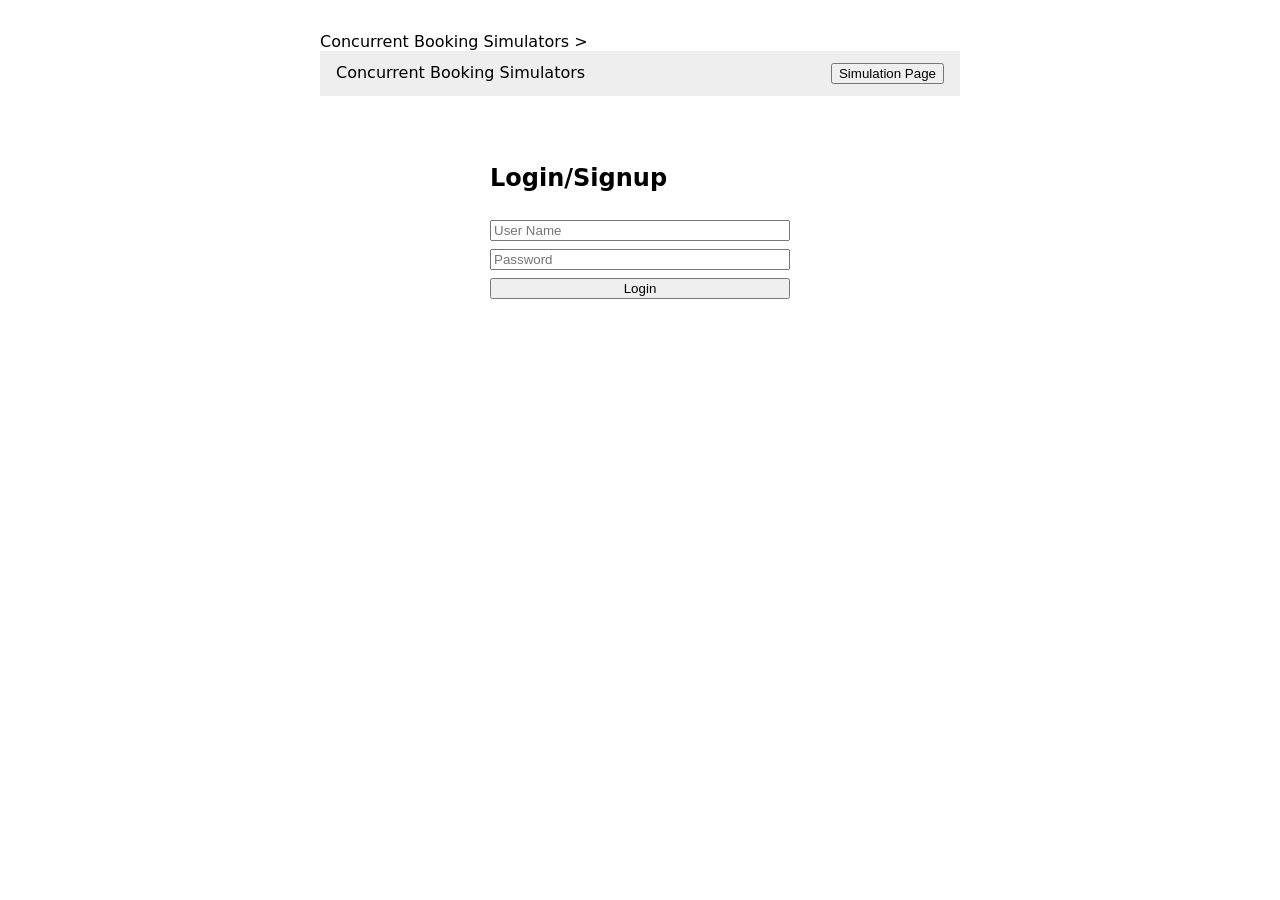
==== public/index.html @ 745f3e99 "Wire Confirm/Reject booking popup using real fixed-mode booking" ====
<!DOCTYPE html>
<html lang="en">

<head>
    <meta charset="UTF-8">
    <meta name="viewport" content="width=device-width, initial-scale=1.0">
    <title>Concurrent Booking Simulators</title>
    <link rel="stylesheet" href="./style.css">
</head>

<body>

    <Section id="landing-page" class="page">Concurrent Booking Simulators >
        <div class="topbar">
            <span class="project-name">Concurrent Booking Simulators</span>
            <button id="nav-to-sim-from-landing">Simulation Page</button>
        </div>

        <div class="login-box">
            <h2>Login/Signup</h2>
            <input id="login-username" placeholder="User Name" />
            <input id="login-password" type="password" placeholder="Password" />
            <button id="login-submit">Login</button>
        </div>

    </Section>

    <Section id="user-ui-page" class="page hidden">
        <div class="topbar">
            <span class="project-name">Concurrent Booking Simulators</span>
            <button id="reset-from-user-ui">Reset Simulations</button>
            <button id="nav-to-sim-from-user-ui">Simulation Page</button>
            <button id="logout">Log Out</button>
        </div>

        <div id="seat-grid"></div>
        <button id="confirm-selection" disabled>Confirm Selection Seat</button>
    </Section>

    <Section id="simulation-page" class="page hidden">
        <div class="topbar">
            <span class="project-name">Concurrent Booking Simulators</span>
            <button id="nav-to-landing-from-sim">Landing Page</button>
            <button id="nav-to-user-ui-from-sim">User Interface</button>
        </div>

        <p>(simulation content goes here)</p>
    </Section>

    <div id="booking-popup" class="popup hidden">
        <div class="popup-box">
            <h3>Confirm Booking</h3>
            <p id="popup-seat-list"></p>
            <button id="confirm-booking-btn" class="btn-confirm">Confirm Booking</button>
            <button id="reject-booking-btn" class="btn-reject">Reject Booking</button>
        </div>
    </div>

    <script type="module" src="./js/main.js"></script>
</body>

</html>
---- public/style.css ----
body {
  font-family: system-ui, sans-serif;
  max-width: 640px;
  margin: 2rem auto;
  padding: 0 1rem;
}

#status {
  background: #f2f2f2;
  padding: 0.75rem;
  border-radius: 4px;
}

.hidden {
  display: none;
}

.topbar {
  display: flex;
  justify-content: space-between;
  gap: 0.5rem;
  padding: 0.75rem 1rem;
  background: #eee;
}

.login-box {
  max-width: 300px;
  margin: 3rem auto;
  display: flex;
  flex-direction: column;
  gap: 0.5rem;
}

.seat-row {
  display: flex;
  align-items: center;
  gap: 4px;
  margin-bottom: 4px;
}

.row-label {
  width: 20px;
  font-weight: bold;
}

.seat {
  width: 28px;
  height: 28px;
  border: 1px solid #999;
  border-radius: 4px;
  font-size: 0.7rem;
  cursor: pointer;
}

.seat-available {
  background: #cfe8cf;
}

.seat-locked {
  background: #ffe6a8;
}

.seat-booked {
  background: #f3b3b3;
}

.seat-selected {
  outline: 3px solid #3b82f6;
  outline-offset: -2px;
}

button:disabled {
  opacity: 0.5;
  cursor: not-allowed;
}

.popup {
  position: fixed;
  inset: 0;
  background: rgba(0, 0, 0, 0.4);
  align-items: center;
  justify-content: center;
}

.popup:not(.hidden) {
  display: flex;
}

.popup-box {
  background: #fff;
  color: #111;
  padding: 1.5rem;
  border-radius: 8px;
  display: flex;
  flex-direction: column;
  gap: 0.75rem;
  min-width: 220px;
}

.btn-confirm {
  background: #4caf50;
  color: #fff;
  border: none;
  padding: 0.5rem;
  border-radius: 4px;
}

.btn-reject {
  background: #e57373;
  color: #fff;
  border: none;
  padding: 0.5rem;
  border-radius: 4px;
}
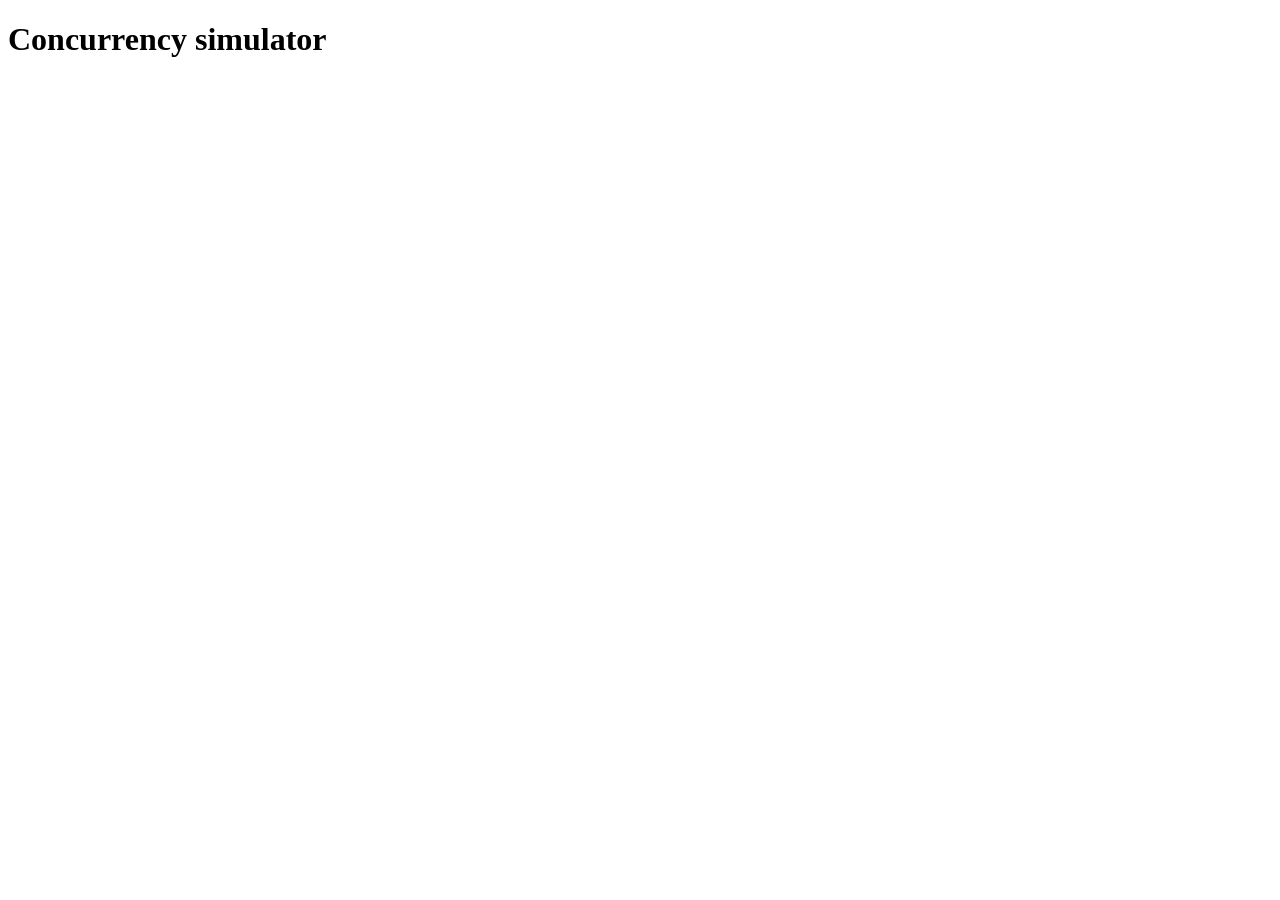
==== commit 156871d2: "headers setup and init basic files" ====
--- a/public/index.html
+++ b/public/index.html
@@ -4,59 +4,15 @@
 <head>
     <meta charset="UTF-8">
     <meta name="viewport" content="width=device-width, initial-scale=1.0">
-    <title>Concurrent Booking Simulators</title>
-    <link rel="stylesheet" href="./style.css">
+    <title>Document</title>
 </head>
 
 <body>
 
-    <Section id="landing-page" class="page">Concurrent Booking Simulators >
-        <div class="topbar">
-            <span class="project-name">Concurrent Booking Simulators</span>
-            <button id="nav-to-sim-from-landing">Simulation Page</button>
-        </div>
+    <h1>Concurrency simulator</h1>
 
-        <div class="login-box">
-            <h2>Login/Signup</h2>
-            <input id="login-username" placeholder="User Name" />
-            <input id="login-password" type="password" placeholder="Password" />
-            <button id="login-submit">Login</button>
-        </div>
+    <script type="module" src="main.js"></script>
 
-    </Section>
-
-    <Section id="user-ui-page" class="page hidden">
-        <div class="topbar">
-            <span class="project-name">Concurrent Booking Simulators</span>
-            <button id="reset-from-user-ui">Reset Simulations</button>
-            <button id="nav-to-sim-from-user-ui">Simulation Page</button>
-            <button id="logout">Log Out</button>
-        </div>
-
-        <div id="seat-grid"></div>
-        <button id="confirm-selection" disabled>Confirm Selection Seat</button>
-    </Section>
-
-    <Section id="simulation-page" class="page hidden">
-        <div class="topbar">
-            <span class="project-name">Concurrent Booking Simulators</span>
-            <button id="nav-to-landing-from-sim">Landing Page</button>
-            <button id="nav-to-user-ui-from-sim">User Interface</button>
-        </div>
-
-        <p>(simulation content goes here)</p>
-    </Section>
-
-    <div id="booking-popup" class="popup hidden">
-        <div class="popup-box">
-            <h3>Confirm Booking</h3>
-            <p id="popup-seat-list"></p>
-            <button id="confirm-booking-btn" class="btn-confirm">Confirm Booking</button>
-            <button id="reject-booking-btn" class="btn-reject">Reject Booking</button>
-        </div>
-    </div>
-
-    <script type="module" src="./js/main.js"></script>
 </body>
 
 </html>
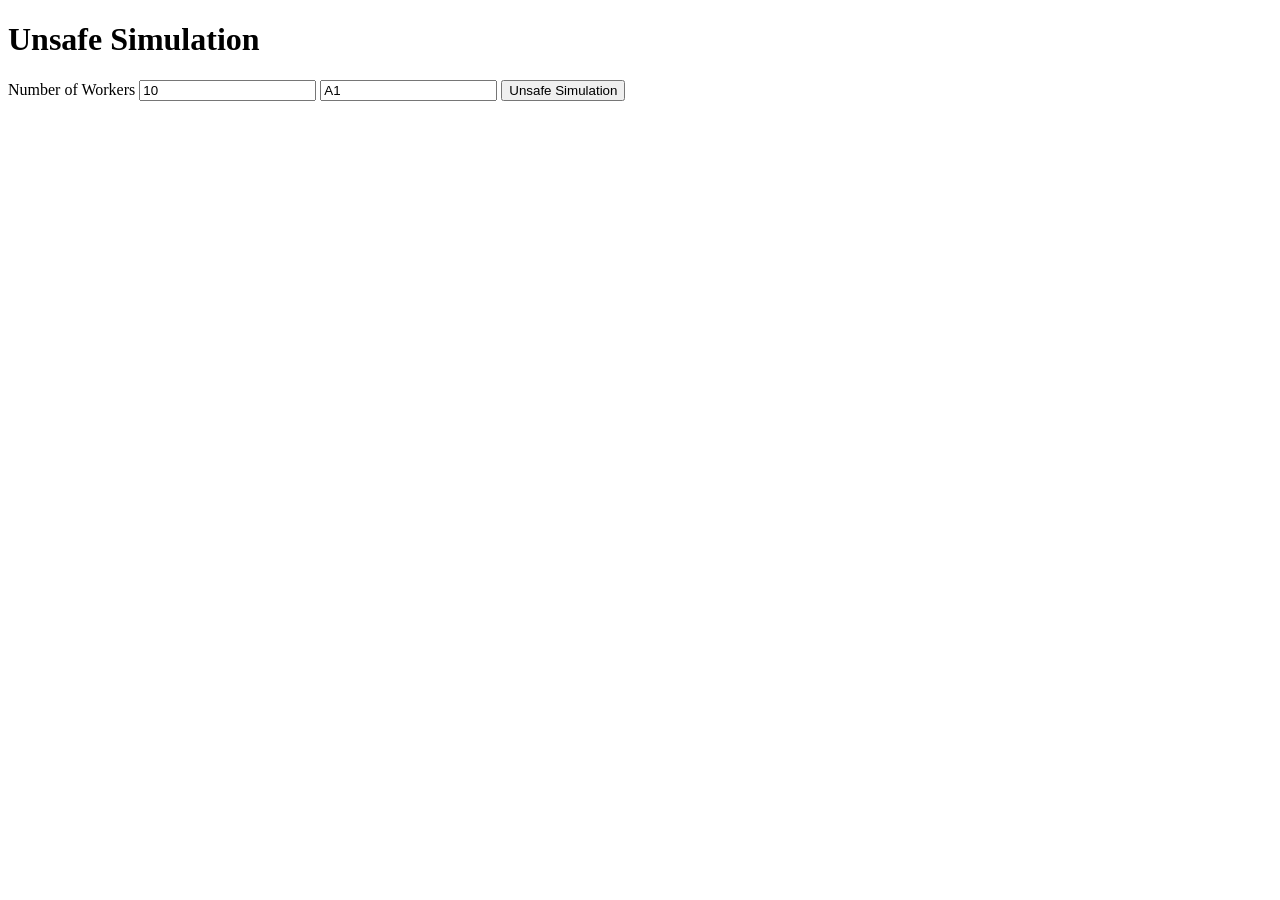
==== commit c4f4fdee: "unsafe booking simulation added" ====
--- a/public/index.html
+++ b/public/index.html
@@ -9,10 +9,14 @@
 
 <body>
 
-    <h1>Concurrency simulator</h1>
+    <h1>Unsafe Simulation</h1>
+    <label for="unsafe-sim-numberOfWorkers">Number of Workers</label>
+    <input type="number" id="unsafe-sim-numberOfWorkers" value="10">
+    <input type="text" id="unsafe-sim-seat" value="A1">
+    <button id="simbtn-unsafe">Unsafe Simulation</button>
+
 
     <script type="module" src="main.js"></script>
-
 </body>
 
 </html>
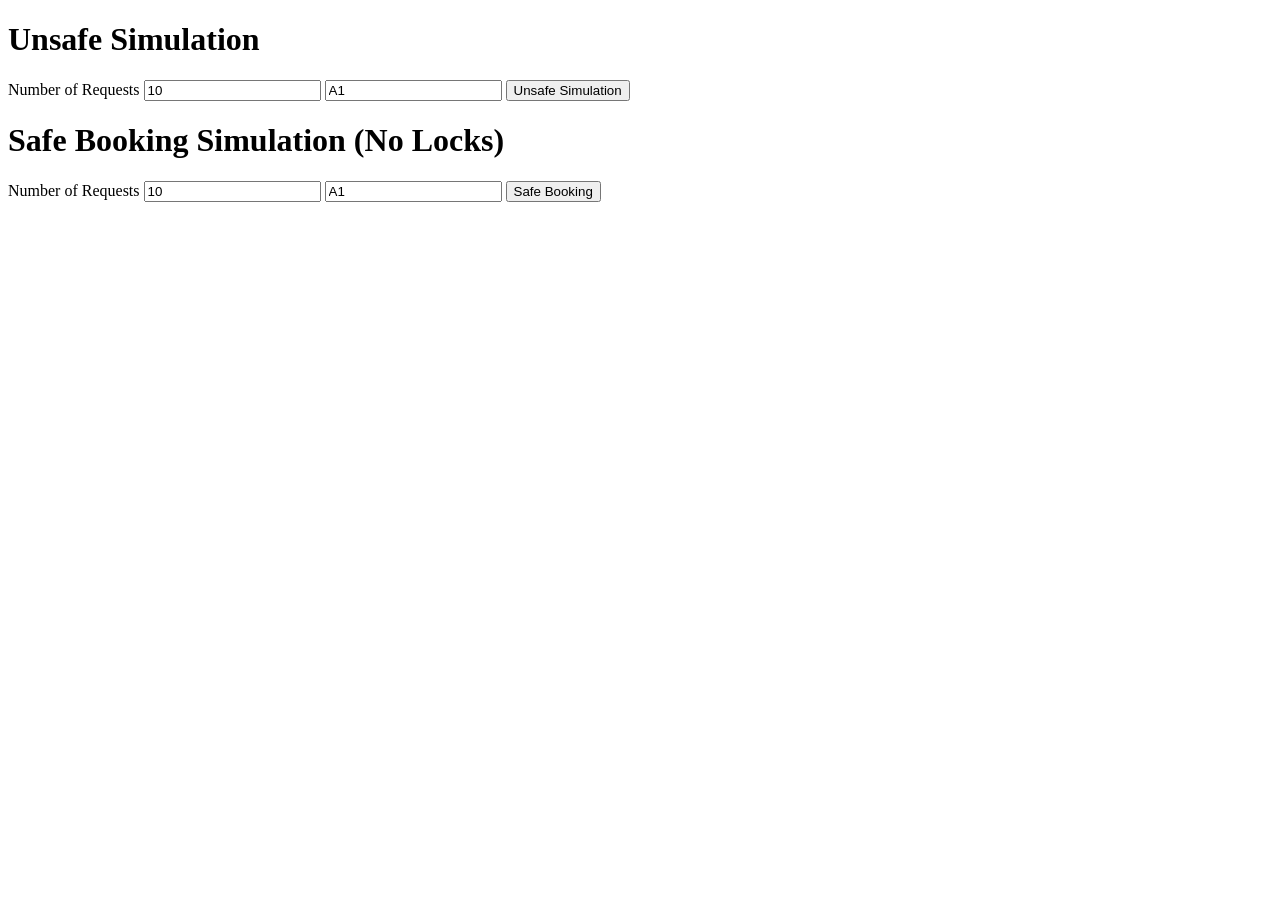
==== commit 260e1c02: "safe simulation added using atomics compare exchange" ====
--- a/public/index.html
+++ b/public/index.html
@@ -10,10 +10,17 @@
 <body>
 
     <h1>Unsafe Simulation</h1>
-    <label for="unsafe-sim-numberOfWorkers">Number of Workers</label>
+    <label for="unsafe-sim-numberOfWorkers">Number of Requests</label>
     <input type="number" id="unsafe-sim-numberOfWorkers" value="10">
     <input type="text" id="unsafe-sim-seat" value="A1">
     <button id="simbtn-unsafe">Unsafe Simulation</button>
+
+
+    <h1>Safe Booking Simulation (No Locks)</h1>
+    <label for="safe-sim-numberOfWorkers">Number of Requests</label>
+    <input type="number" id="safe-sim-numberOfWorkers" value="10">
+    <input type="text" id="safe-sim-seat" value="A1">
+    <button id="simbtn-safe">Safe Booking</button>
 
 
     <script type="module" src="main.js"></script>
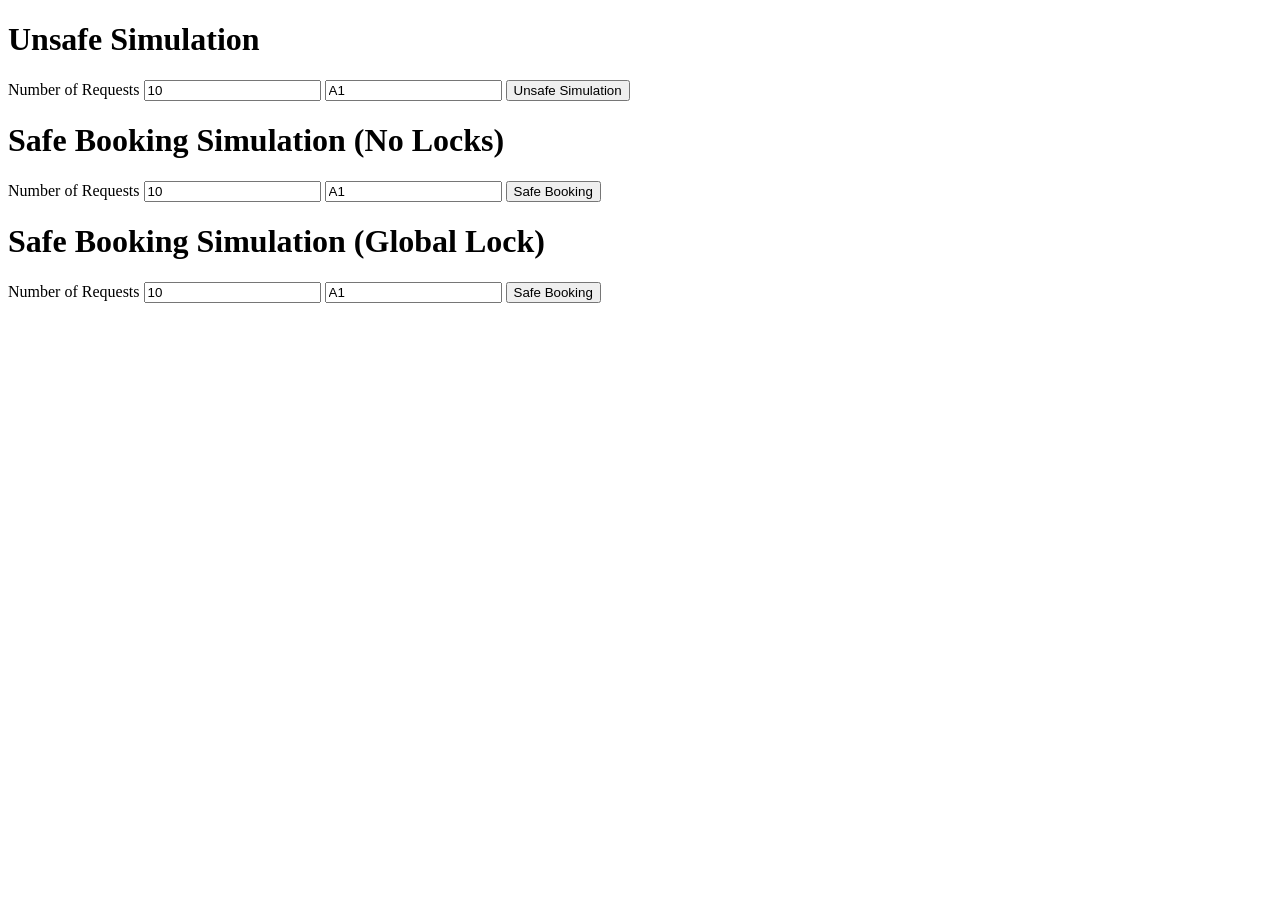
==== commit c4305135: "Global Lock Seat Simulations" ====
--- a/public/index.html
+++ b/public/index.html
@@ -23,6 +23,13 @@
     <button id="simbtn-safe">Safe Booking</button>
 
 
+    <h1>Safe Booking Simulation (Global Lock)</h1>
+    <label for="global-sim-numberOfWorkers">Number of Requests</label>
+    <input type="number" id="global-sim-numberOfWorkers" value="10">
+    <input type="text" id="global-sim-seat" value="A1">
+    <button id="simbtn-global">Safe Booking</button>
+
+
     <script type="module" src="main.js"></script>
 </body>
 
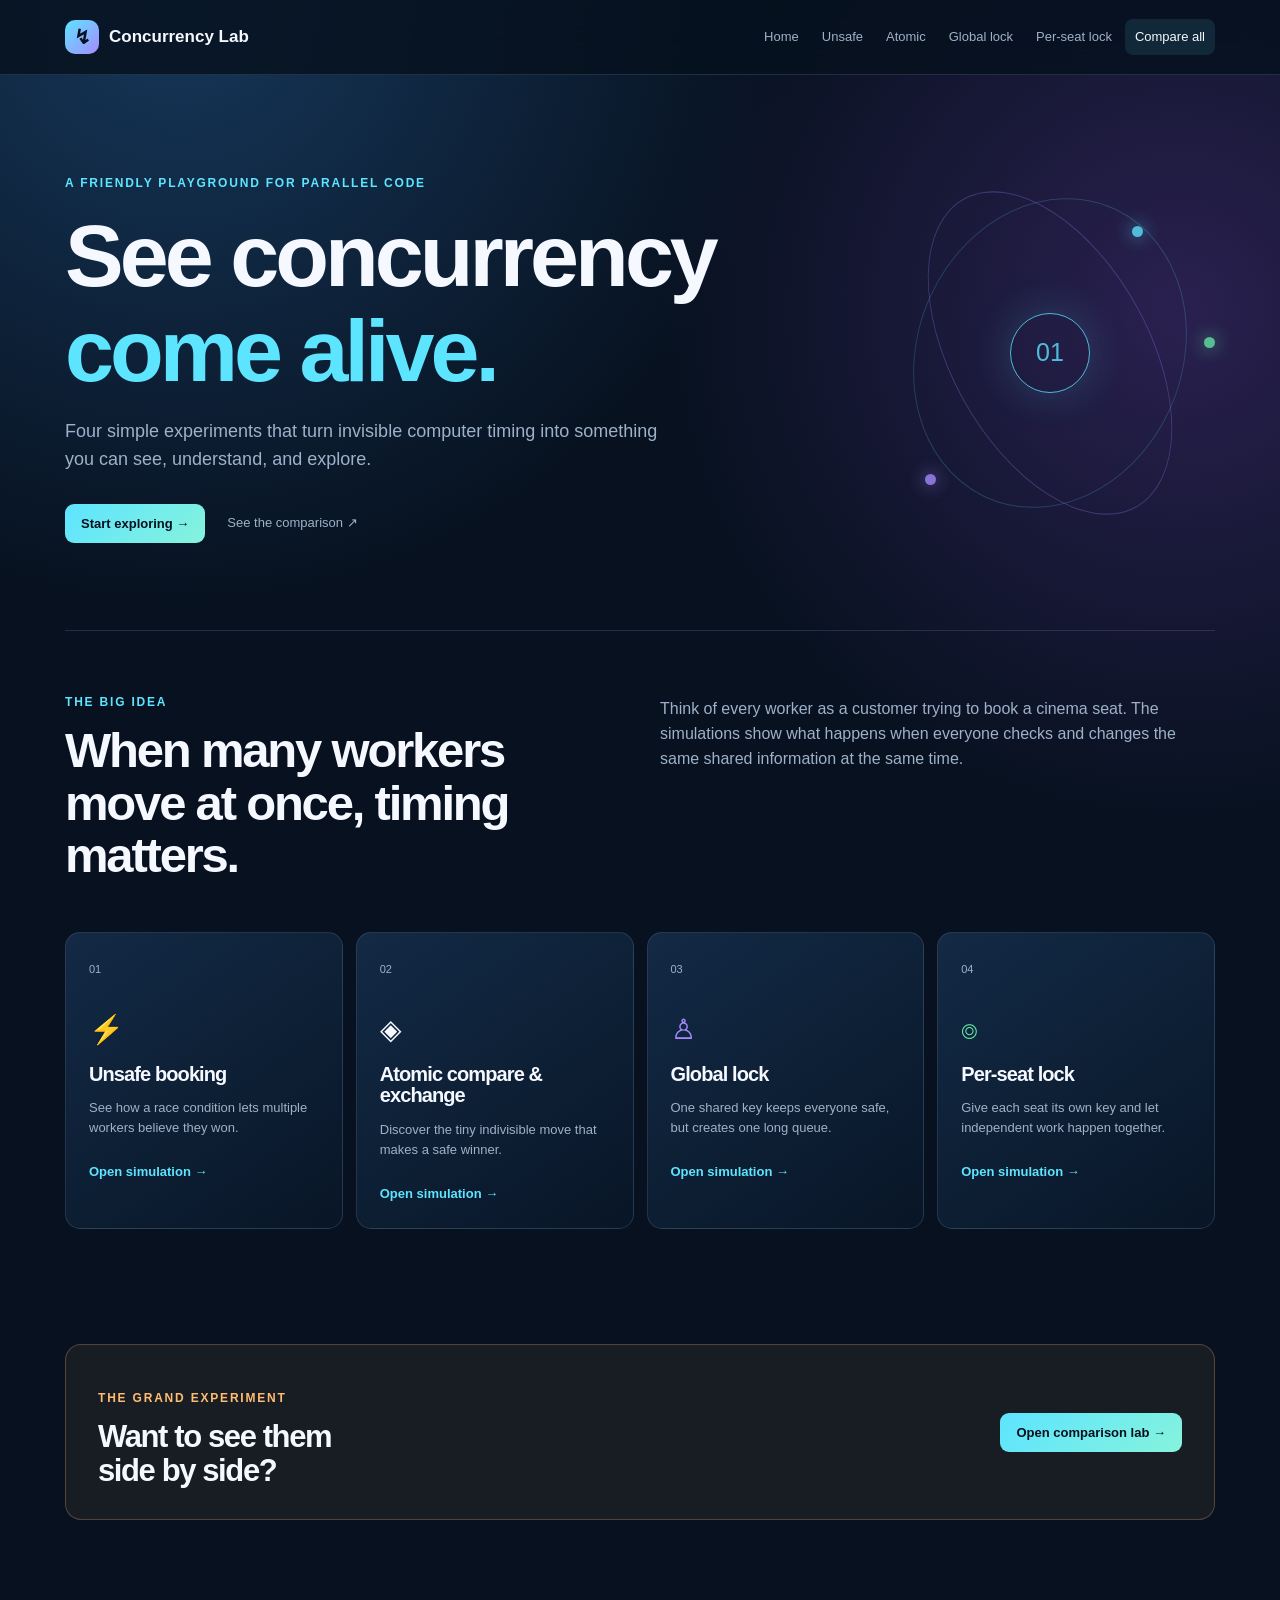
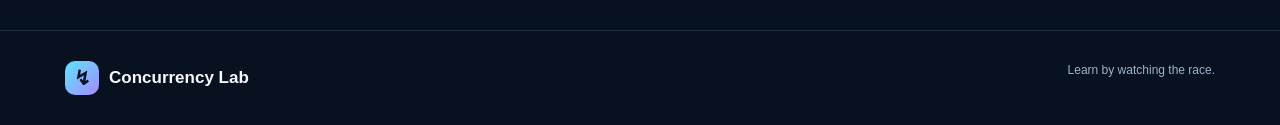
==== commit f56acc3b: "UI: Added bases ui" ====
--- a/public/index.html
+++ b/public/index.html
@@ -1,36 +1,24 @@
-<!DOCTYPE html>
+<!doctype html>
 <html lang="en">
-
 <head>
-    <meta charset="UTF-8">
-    <meta name="viewport" content="width=device-width, initial-scale=1.0">
-    <title>Document</title>
+  <meta charset="UTF-8">
+  <meta name="viewport" content="width=device-width, initial-scale=1">
+  <title>Concurrency Lab</title>
+  <link rel="stylesheet" href="styles.css">
 </head>
-
 <body>
-
-    <h1>Unsafe Simulation</h1>
-    <label for="unsafe-sim-numberOfWorkers">Number of Requests</label>
-    <input type="number" id="unsafe-sim-numberOfWorkers" value="10">
-    <input type="text" id="unsafe-sim-seat" value="A1">
-    <button id="simbtn-unsafe">Unsafe Simulation</button>
-
-
-    <h1>Safe Booking Simulation (No Locks)</h1>
-    <label for="safe-sim-numberOfWorkers">Number of Requests</label>
-    <input type="number" id="safe-sim-numberOfWorkers" value="10">
-    <input type="text" id="safe-sim-seat" value="A1">
-    <button id="simbtn-safe">Safe Booking</button>
-
-
-    <h1>Safe Booking Simulation (Global Lock)</h1>
-    <label for="global-sim-numberOfWorkers">Number of Requests</label>
-    <input type="number" id="global-sim-numberOfWorkers" value="10">
-    <input type="text" id="global-sim-seat" value="A1">
-    <button id="simbtn-global">Safe Booking</button>
-
-
-    <script type="module" src="main.js"></script>
+  <header class="topbar"><div class="wrap nav-inner"><a class="brand" href="index.html"><span class="brand-mark">↯</span>Concurrency Lab</a><nav><a class="active" href="index.html">Home</a><a href="simulations/unsafe.html">Unsafe</a><a href="simulations/atomic.html">Atomic</a><a href="simulations/global-lock.html">Global lock</a><a href="simulations/seat-lock.html">Per-seat lock</a><a class="nav-compare" href="compare.html">Compare all</a></nav></div></header>
+  <main>
+    <section class="hero wrap"><div class="hero-copy"><p class="eyebrow">A friendly playground for parallel code</p><h1>See concurrency<br><em>come alive.</em></h1><p class="hero-text">Four simple experiments that turn invisible computer timing into something you can see, understand, and explore.</p><div class="hero-actions"><a class="button primary" href="simulations/unsafe.html">Start exploring <span>→</span></a><a class="text-link" href="compare.html">See the comparison <span>↗</span></a></div></div><div class="hero-orbit" aria-hidden="true"><div class="orbit orbit-one"></div><div class="orbit orbit-two"></div><div class="orbit-core">01</div><span class="dot dot-one"></span><span class="dot dot-two"></span><span class="dot dot-three"></span></div></section>
+    <section class="wrap intro-grid"><div><p class="eyebrow">The big idea</p><h2>When many workers<br>move at once, timing matters.</h2></div><p class="muted">Think of every worker as a customer trying to book a cinema seat. The simulations show what happens when everyone checks and changes the same shared information at the same time.</p></section>
+    <section class="wrap simulation-cards" aria-label="Simulation list">
+      <a class="simulation-card accent-red" href="simulations/unsafe.html"><span class="number">01</span><span class="card-icon">⚡</span><h3>Unsafe booking</h3><p>See how a race condition lets multiple workers believe they won.</p><span class="card-link">Open simulation →</span></a>
+      <a class="simulation-card accent-cyan" href="simulations/atomic.html"><span class="number">02</span><span class="card-icon">◈</span><h3>Atomic compare &amp; exchange</h3><p>Discover the tiny indivisible move that makes a safe winner.</p><span class="card-link">Open simulation →</span></a>
+      <a class="simulation-card accent-violet" href="simulations/global-lock.html"><span class="number">03</span><span class="card-icon">♙</span><h3>Global lock</h3><p>One shared key keeps everyone safe, but creates one long queue.</p><span class="card-link">Open simulation →</span></a>
+      <a class="simulation-card accent-green" href="simulations/seat-lock.html"><span class="number">04</span><span class="card-icon">⌾</span><h3>Per-seat lock</h3><p>Give each seat its own key and let independent work happen together.</p><span class="card-link">Open simulation →</span></a>
+    </section>
+    <section class="wrap home-callout"><div><p class="eyebrow orange">The grand experiment</p><h2>Want to see them<br>side by side?</h2></div><a class="button primary" href="compare.html">Open comparison lab →</a></section>
+  </main>
+  <footer class="footer"><div class="wrap"><span class="brand"><span class="brand-mark">↯</span>Concurrency Lab</span><span>Learn by watching the race.</span></div></footer>
 </body>
-
-</html>+</html>
--- a/public/styles.css
+++ b/public/styles.css
@@ -0,0 +1,51 @@
+:root {
+  --bg: #07111f; --surface: #0f2035; --surface-2: #132a45; --line: rgba(159,190,227,.17);
+  --text: #f5f8ff; --muted: #9eb1c9; --cyan: #5de4ff; --violet: #a68bff;
+  --green: #65e6a4; --red: #ff7f91; --orange: #ffbd72; --shadow: 0 24px 65px rgba(0,0,0,.28);
+}
+* { box-sizing: border-box; }
+html { scroll-behavior: smooth; }
+body { margin: 0; color: var(--text); background: radial-gradient(circle at 14% 0%, #16375a, transparent 30%), radial-gradient(circle at 92% 18%, #2a2050, transparent 28%), var(--bg); font: 16px/1.55 Arial, sans-serif; }
+body::before { content: ""; position: fixed; inset: 0; pointer-events: none; opacity: .12; background-image: linear-gradient(rgba(255,255,255,.05) 1px,transparent 1px),linear-gradient(90deg,rgba(255,255,255,.05) 1px,transparent 1px); background-size: 42px 42px; }
+.wrap { width: min(1150px, calc(100% - 40px)); margin: auto; }
+.topbar { position: sticky; top: 0; z-index: 10; border-bottom: 1px solid var(--line); background: rgba(7,17,31,.83); backdrop-filter: blur(18px); }
+.nav-inner { min-height: 74px; display: flex; align-items: center; gap: 28px; }
+.brand { display: inline-flex; align-items: center; gap: 10px; color: var(--text); font-size: 17px; font-weight: 700; text-decoration: none; white-space: nowrap; }
+.brand-mark { display: grid; place-items: center; width: 34px; height: 34px; border-radius: 10px; color: #07111f; background: linear-gradient(135deg,var(--cyan),var(--violet)); font-size: 20px; }
+nav { display: flex; gap: 3px; margin-left: auto; flex-wrap: wrap; justify-content: end; }
+nav a,.back-link,.text-link { color: var(--muted); text-decoration: none; font-size: 13px; }
+nav a { padding: 8px 10px; border-radius: 8px; } nav a:hover,.nav-compare { color: var(--text); background: rgba(93,228,255,.1); }
+main { overflow: hidden; } .hero { min-height: 555px; display: flex; align-items: center; justify-content: space-between; gap: 30px; position: relative; }
+.hero-copy { max-width: 650px; padding: 70px 0; } .eyebrow { color: var(--cyan); font-size: 12px; font-weight: 700; letter-spacing: .15em; text-transform: uppercase; }
+h1,h2,h3 { margin: 0; line-height: 1.08; letter-spacing: -.045em; } h1 { font-size: clamp(50px,8vw,88px); margin: 15px 0 20px; } h1 em { color: var(--cyan); font-style: normal; }
+.hero-text,.lead { color: var(--muted); font-size: 18px; max-width: 610px; } .hero-actions { display: flex; gap: 22px; align-items: center; margin-top: 30px; }
+.button { border: 0; border-radius: 9px; padding: 12px 16px; cursor: pointer; font: 700 13px Arial,sans-serif; text-decoration: none; transition: transform .2s, box-shadow .2s; }
+.button:hover { transform: translateY(-2px); box-shadow: 0 11px 25px rgba(93,228,255,.2); } .primary { color: #06111d; background: linear-gradient(135deg,var(--cyan),#86f3dc); } .reset { color: var(--text); background: rgba(255,255,255,.06); border: 1px solid var(--line); }
+.hero-orbit { width: 330px; height: 330px; position: relative; opacity: .8; } .orbit { position: absolute; inset: 20px; border: 1px solid rgba(93,228,255,.25); border-radius: 50%; transform: rotate(-25deg) skewX(-10deg); } .orbit-two { inset: 65px -10px; border-color: rgba(166,139,255,.35); transform: rotate(55deg) skewX(12deg); } .orbit-core { position: absolute; inset: 125px; display: grid; place-items: center; border: 1px solid var(--cyan); border-radius: 50%; color: var(--cyan); font-size: 25px; box-shadow: 0 0 45px rgba(93,228,255,.25); }.dot { position: absolute; width: 11px; height: 11px; border-radius: 50%; background: var(--cyan); box-shadow: 0 0 18px var(--cyan); }.dot-one { top: 38px; right: 72px; }.dot-two { bottom: 33px; left: 40px; background: var(--violet); box-shadow: 0 0 18px var(--violet); }.dot-three { top: 149px; right: 0; background: var(--green); box-shadow: 0 0 18px var(--green); }
+.intro-grid { display: grid; grid-template-columns: 1fr 1fr; gap: 40px; padding: 50px 0 25px; border-top: 1px solid var(--line); } h2 { font-size: clamp(30px,4vw,49px); margin-top: 10px; }.muted { color: var(--muted); }
+.simulation-cards { display: grid; grid-template-columns: repeat(4,1fr); gap: 13px; padding: 25px 0 115px; }.simulation-card { min-height: 245px; padding: 23px; border: 1px solid var(--line); border-radius: 15px; color: var(--text); text-decoration: none; background: linear-gradient(145deg,rgba(21,46,76,.85),rgba(10,23,40,.9)); transition: transform .25s,border-color .25s; }.simulation-card:hover { transform: translateY(-6px); border-color: rgba(93,228,255,.7); }.number { color: var(--muted); font-size: 11px; }.card-icon { display: block; margin: 27px 0 12px; font-size: 28px; }.simulation-card h3 { font-size: 20px; }.simulation-card p { min-height: 48px; color: var(--muted); font-size: 13px; }.card-link { color: var(--cyan); font-size: 13px; font-weight: 700; }.accent-red .card-icon,.red { color: var(--red); }.accent-violet .card-icon,.violet { color: var(--violet); }.accent-green .card-icon,.green { color: var(--green); }.orange { color: var(--orange); }
+.simulation-page,.compare-page { scroll-margin-top: 95px; padding: 80px 0; border-top: 1px solid var(--line); }.page-heading { display: flex; justify-content: space-between; align-items: end; gap: 25px; margin-bottom: 35px; }.page-heading h2 { margin: 10px 0 14px; }.back-link:hover,.text-link:hover { color: var(--cyan); }.content-grid { display: grid; grid-template-columns: 1.25fr .75fr; gap: 20px; }.lesson,.control-card,.compare-panel { padding: 28px; border: 1px solid var(--line); border-radius: 16px; background: linear-gradient(145deg,rgba(20,44,73,.86),rgba(10,24,42,.9)); box-shadow: var(--shadow); }.lesson p { max-width: 650px; color: var(--muted); font-size: 18px; }.lesson strong { color: var(--text); }.lesson-label,.control-title { color: var(--cyan); font-size: 12px; font-weight: 700; letter-spacing: .12em; text-transform: uppercase; }.steps { display: grid; gap: 12px; margin-top: 28px; }.steps div { display: flex; align-items: center; gap: 13px; color: var(--muted); }.steps b { display: grid; place-items: center; width: 27px; height: 27px; border-radius: 50%; color: #06111d; background: var(--cyan); font-size: 11px; }.control-card { display: grid; align-content: start; gap: 15px; }.control-card label,.compare-input label { display: grid; gap: 7px; color: var(--muted); font-size: 12px; font-weight: 700; }.control-card input,.compare-input input { width: 100%; padding: 12px; border: 1px solid var(--line); border-radius: 8px; outline: none; color: var(--text); background: rgba(0,0,0,.2); font: 15px Arial,sans-serif; }.control-card input:focus,.compare-input input:focus { border-color: var(--cyan); }.button-row { display: flex; flex-wrap: wrap; gap: 9px; }.hint { margin: 0; color: var(--muted); font-size: 12px; }.seat-map { display: grid; grid-template-columns: repeat(3,1fr); gap: 8px; }.seat-map span { display: grid; place-items: center; height: 55px; border-radius: 9px; color: var(--muted); background: rgba(255,255,255,.06); }.seat-map .active { color: #07111f; background: var(--green); }.seat-map .booked { color: #07111f; background: var(--red); }.compare-panel { display: grid; gap: 25px; }.compare-input { display: grid; grid-template-columns: 1.7fr .7fr .9fr auto; gap: 13px; align-items: end; }.compare-input .control-title { grid-column: 1/-1; }.ranking { display: grid; gap: 8px; }.ranking-head,.rank { display: grid; grid-template-columns: 70px 1fr 100px; gap: 15px; align-items: center; }.ranking-head { padding: 0 15px 5px; color: var(--muted); font-size: 11px; text-transform: uppercase; }.rank { padding: 15px; border-radius: 10px; background: rgba(255,255,255,.055); }.rank:first-of-type { border: 1px solid rgba(255,189,114,.5); background: rgba(255,189,114,.09); }.rank > b { color: var(--orange); font-size: 20px; }.rank strong { display: flex; align-items: center; gap: 10px; }.rank-icon { display: grid; place-items: center; width: 29px; height: 29px; border-radius: 8px; font-style: normal; background: rgba(255,255,255,.08); }.time { color: var(--muted); text-align: right; }.footer { padding: 30px 0; border-top: 1px solid var(--line); color: var(--muted); }.footer .wrap { display: flex; justify-content: space-between; gap: 20px; font-size: 12px; }
+@media(max-width:800px){.nav-inner{align-items:flex-start;flex-direction:column;padding:14px 0}.nav-inner nav{margin:0;justify-content:flex-start}.hero{min-height:auto;padding:45px 0 70px}.hero-orbit{display:none}.intro-grid,.content-grid,.compare-input{grid-template-columns:1fr}.simulation-cards{grid-template-columns:repeat(2,1fr)}.page-heading{align-items:flex-start;flex-direction:column}.ranking-head,.rank{grid-template-columns:48px 1fr}.ranking-head span:last-child,.time{grid-column:2;text-align:left}.footer .wrap{align-items:flex-start;flex-direction:column}}
+@media(max-width:480px){.wrap{width:calc(100% - 28px)}.simulation-cards{grid-template-columns:1fr}.hero h1{font-size:52px}.hero-actions{align-items:flex-start;flex-direction:column;gap:14px}}
+
+.simulation-shell { padding: 78px 0 110px; }
+.simulation-shell h1 { font-size: clamp(40px, 6vw, 68px); margin: 10px 0 14px; }
+.result-layout { display: grid; grid-template-columns: minmax(0, 1.55fr) minmax(280px, .75fr); gap: 20px; margin-top: 20px; }
+.panel { padding: 25px; border: 1px solid var(--line); border-radius: 16px; background: linear-gradient(145deg,rgba(20,44,73,.86),rgba(10,24,42,.92)); box-shadow: var(--shadow); }
+.panel-heading { display: flex; align-items: flex-start; justify-content: space-between; gap: 15px; margin-bottom: 20px; }
+.panel-heading h2 { font-size: 25px; margin-top: 7px; }
+.status-pill { border-radius: 99px; padding: 6px 10px; color: var(--muted); background: rgba(255,255,255,.07); font-size: 11px; white-space: nowrap; }
+.live-dot { color: var(--green); font-size: 12px; white-space: nowrap; }
+.metric-grid { display: grid; grid-template-columns: repeat(4,1fr); gap: 9px; margin-bottom: 21px; }
+.metric { min-height: 68px; padding: 11px; border-radius: 9px; background: rgba(255,255,255,.055); }
+.metric b { display: block; color: var(--text); font-size: 22px; }.metric small { color: var(--muted); font-size: 11px; }
+.full-map,.compact-map { display: grid; grid-template-columns: 32px repeat(10,minmax(30px,1fr)); gap: 5px; }
+.seat-map span { display: grid; place-items: center; min-height: 32px; border-radius: 6px; color: var(--muted); background: rgba(255,255,255,.055); font-size: 10px; }
+.seat-map .seat-head,.seat-map .row-head { color: var(--cyan); background: transparent; font-weight: 700; }
+.seat-map .active { color: #07111f; background: var(--green); }.seat-map .booked { color: #07111f; background: var(--red); }.seat-map .conflict { color: #07111f; background: var(--orange); }
+.seat-table { width: 100%; border-collapse: separate; border-spacing: 5px; table-layout: fixed; }.seat-table th { color: var(--cyan); font-size: 10px; }.seat-table td { height: 31px; border-radius: 6px; color: var(--muted); background: rgba(255,255,255,.055); text-align: center; font-size: 10px; }.seat-table td.active { color: #07111f; background: var(--green); }.seat-table td.booked { color: #07111f; background: var(--red); }
+.legend { display: flex; flex-wrap: wrap; gap: 15px; margin-top: 15px; color: var(--muted); font-size: 11px; }.legend span { display: inline-flex; align-items: center; gap: 6px; }.legend i { display: inline-block; width: 9px; height: 9px; border-radius: 3px; background: rgba(255,255,255,.2); }.legend .available { background: rgba(255,255,255,.2); }.legend .booked { background: var(--red); }.legend .active { background: var(--green); }
+.log-list { display: grid; gap: 10px; max-height: 420px; overflow-y: auto; }.log-list p { display: grid; grid-template-columns: 73px 75px 1fr; gap: 8px; margin: 0; padding: 12px 0; border-bottom: 1px solid var(--line); font-size: 12px; }.log-list time { color: var(--muted); font-variant-numeric: tabular-nums; }.log-list b { color: var(--cyan); }.log-list span { color: var(--muted); }
+.home-callout { display: flex; align-items: center; justify-content: space-between; gap: 20px; margin-bottom: 110px; padding: 32px; border: 1px solid rgba(255,189,114,.25); border-radius: 16px; background: rgba(255,189,114,.07); }.home-callout h2 { font-size: 31px; }
+.compare-grid { display: grid; grid-template-columns: repeat(2,1fr); gap: 15px; }.compare-card { display: grid; gap: 13px; padding: 22px; border: 1px solid var(--line); border-radius: 14px; background: linear-gradient(145deg,rgba(20,44,73,.86),rgba(10,24,42,.92)); }.compare-card.red-border { border-top: 2px solid var(--red); }.compare-card.cyan-border { border-top: 2px solid var(--cyan); }.compare-card.violet-border { border-top: 2px solid var(--violet); }.compare-card.green-border { border-top: 2px solid var(--green); }.compare-title { display: flex; align-items: center; gap: 12px; margin-bottom: 4px; }.compare-title .card-icon { margin: 0; }.compare-title h2 { font-size: 20px; }.compare-title p { margin: 3px 0 0; color: var(--muted); font-size: 12px; }.compare-card label { display: grid; gap: 6px; color: var(--muted); font-size: 12px; font-weight: 700; }.compare-card input { padding: 11px; border: 1px solid var(--line); border-radius: 8px; color: var(--text); background: rgba(0,0,0,.2); outline: none; }.compare-result { display: flex; align-items: center; justify-content: space-between; margin-top: 4px; padding-top: 13px; border-top: 1px solid var(--line); }.compare-result b { font-size: 20px; }.compare-result span { color: var(--muted); font-size: 12px; }.ranking-panel { margin-top: 20px; }.ranking-panel > .muted { margin-bottom: 22px; }.ranking { display: grid; gap: 8px; }.ranking-head,.rank { display: grid; grid-template-columns: 65px 1fr 100px 130px; gap: 12px; align-items: center; }.ranking-head { padding: 0 14px 6px; color: var(--muted); font-size: 10px; text-transform: uppercase; }.rank { padding: 14px; border-radius: 9px; background: rgba(255,255,255,.055); }.rank:first-of-type { border: 1px solid rgba(255,189,114,.45); }.rank > b { color: var(--orange); font-size: 19px; }.rank strong { min-width: 0; }.time { color: var(--muted); text-align: right; }
+@media(max-width:800px){.result-layout{grid-template-columns:1fr}.metric-grid{grid-template-columns:repeat(2,1fr)}.compare-grid{grid-template-columns:1fr}.home-callout{align-items:flex-start;flex-direction:column}.ranking-head,.rank{grid-template-columns:42px 1fr 85px}.ranking-head span:last-child,.rank span:last-child{grid-column:2}.time{text-align:left}.full-map{gap:3px}.seat-map span{font-size:8px}.log-list p{grid-template-columns:65px 65px 1fr}}
